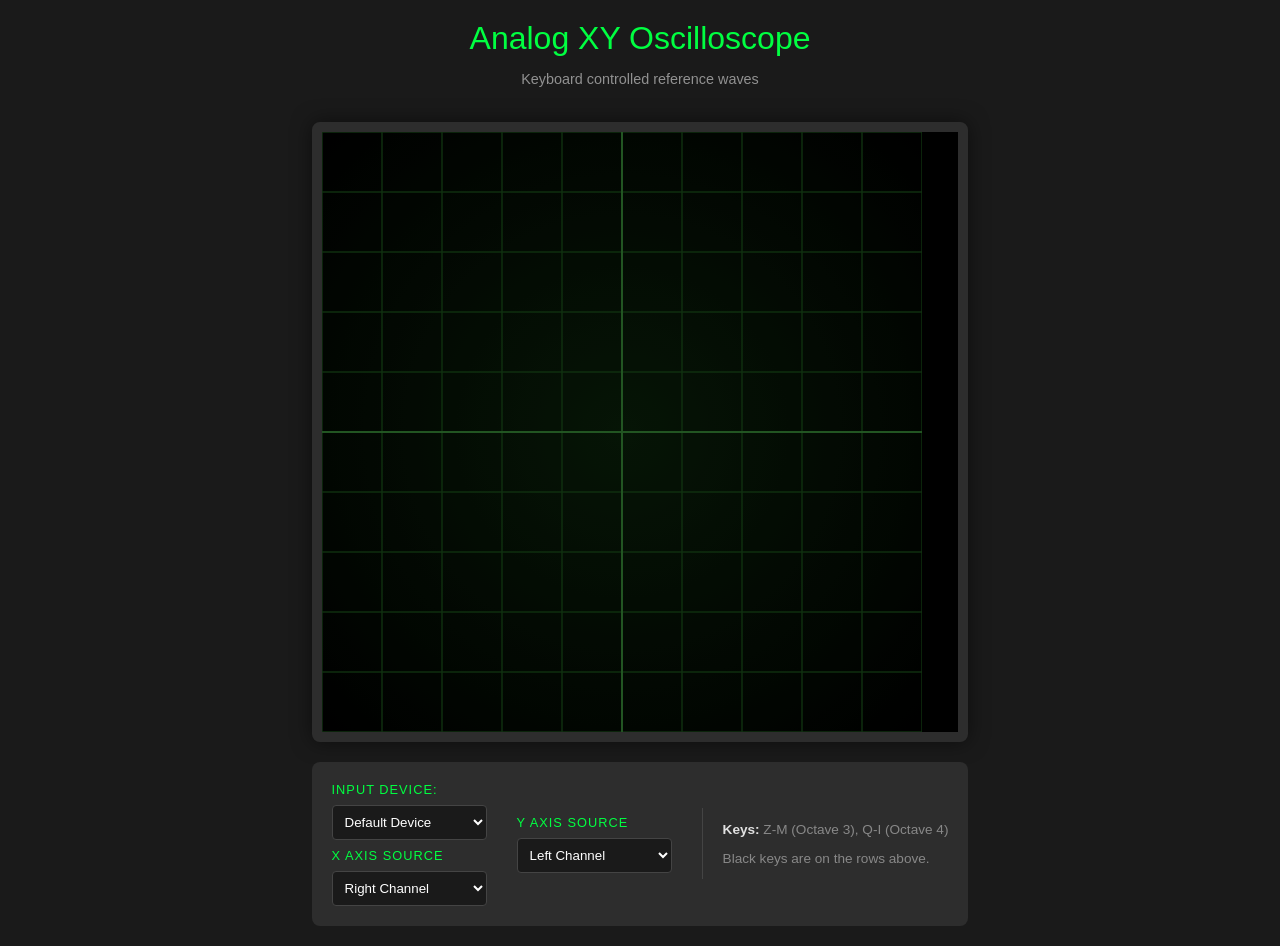
==== app/oscilloscope/index.html @ 096b010e "Audio Interface oscilloscope" ====
<!DOCTYPE html>
<html lang="en">

<head>
  <meta charset="UTF-8">
  <meta name="viewport" content="width=device-width, initial-scale=1.0">
  <title>Hardwired Oscilloscope - XY Plot</title>
  <link rel="stylesheet" href="style.css">
</head>

<body>
  <div class="app-container">
    <header>
      <h1>Analog XY Oscilloscope</h1>
      <p class="subtitle">Keyboard controlled reference waves</p>
    </header>

    <main>
      <div class="scope-frame">
        <canvas id="scopeCanvas"></canvas>
      </div>

      <div class="controls">
        <div class="control-group">
          <label for="deviceSelect">Input Device:</label>
          <select id="deviceSelect">
            <option value="">Default Device</option>
          </select>
          <label for="selectX">X Axis Source</label>
          <select id="selectX">
            <option value="left">Left Channel</option>
            <option value="right" selected>Right Channel</option>
            <option value="sine">Sine Ref</option>
            <option value="saw">Saw Ref</option>
            <option value="leftDelay">1/4 λ Delayed Left</option>
            <option value="rightDelay">1/4 λ Delayed Right</option>
          </select>
        </div>

        <div class="control-group">
          <label for="selectY">Y Axis Source</label>
          <select id="selectY">
            <option value="left" selected>Left Channel</option>
            <option value="right">Right Channel</option>
            <option value="sine">Sine Ref</option>
            <option value="saw">Saw Ref</option>
            <option value="leftDelay">1/4 λ Delayed Left</option>
            <option value="rightDelay">1/4 λ Delayed Right</option>
          </select>
        </div>

        <div class="kb-info">
          <p><strong>Keys:</strong> Z-M (Octave 3), Q-I (Octave 4)</p>
          <p>Black keys are on the rows above.</p>
        </div>
      </div>
    </main>
  </div>
  <script src="script.js"></script>
</body>

</html>
---- app/oscilloscope/style.css ----
:root {
  --bg-color: #1a1a1a;
  --panel-color: #2d2d2d;
  --accent-color: #00ff41;
  /* CRT Green */
  --text-color: #e0e0e0;
}

body {
  margin: 0;
  padding: 0;
  background-color: var(--bg-color);
  color: var(--text-color);
  font-family: 'Segoe UI', Tahoma, Geneva, Verdana, sans-serif;
}

.app-container {
  display: flex;
  flex-direction: column;
  align-items: center;
  padding: 20px;
}

header {
  text-align: center;
  margin-bottom: 20px;
}

h1 {
  margin: 0;
  color: var(--accent-color);
  font-weight: 300;
}

.subtitle {
  opacity: 0.6;
  font-size: 0.9em;
}

.scope-frame {
  background-color: #000;
  border: 10px solid var(--panel-color);
  border-radius: 8px;
  box-shadow: 0 0 20px rgba(0, 0, 0, 0.5);
  line-height: 0;
}

canvas {
  width: 600px;
  height: 600px;
  background: radial-gradient(circle, #0a210a 0%, #000 100%);
}

.controls {
  margin-top: 20px;
  background-color: var(--panel-color);
  padding: 20px;
  border-radius: 8px;
  display: flex;
  gap: 30px;
  align-items: center;
}

.control-group {
  display: flex;
  flex-direction: column;
  gap: 8px;
}

label {
  font-size: 0.8em;
  text-transform: uppercase;
  letter-spacing: 1px;
  color: var(--accent-color);
}

select {
  background-color: #1a1a1a;
  color: white;
  border: 1px solid #444;
  padding: 8px;
  border-radius: 4px;
  outline: none;
  cursor: pointer;
}

select:focus {
  border-color: var(--accent-color);
}

.kb-info {
  border-left: 1px solid #444;
  padding-left: 20px;
  font-size: 0.85em;
  color: #888;
}

.kb-info strong {
  color: var(--text-color);
}
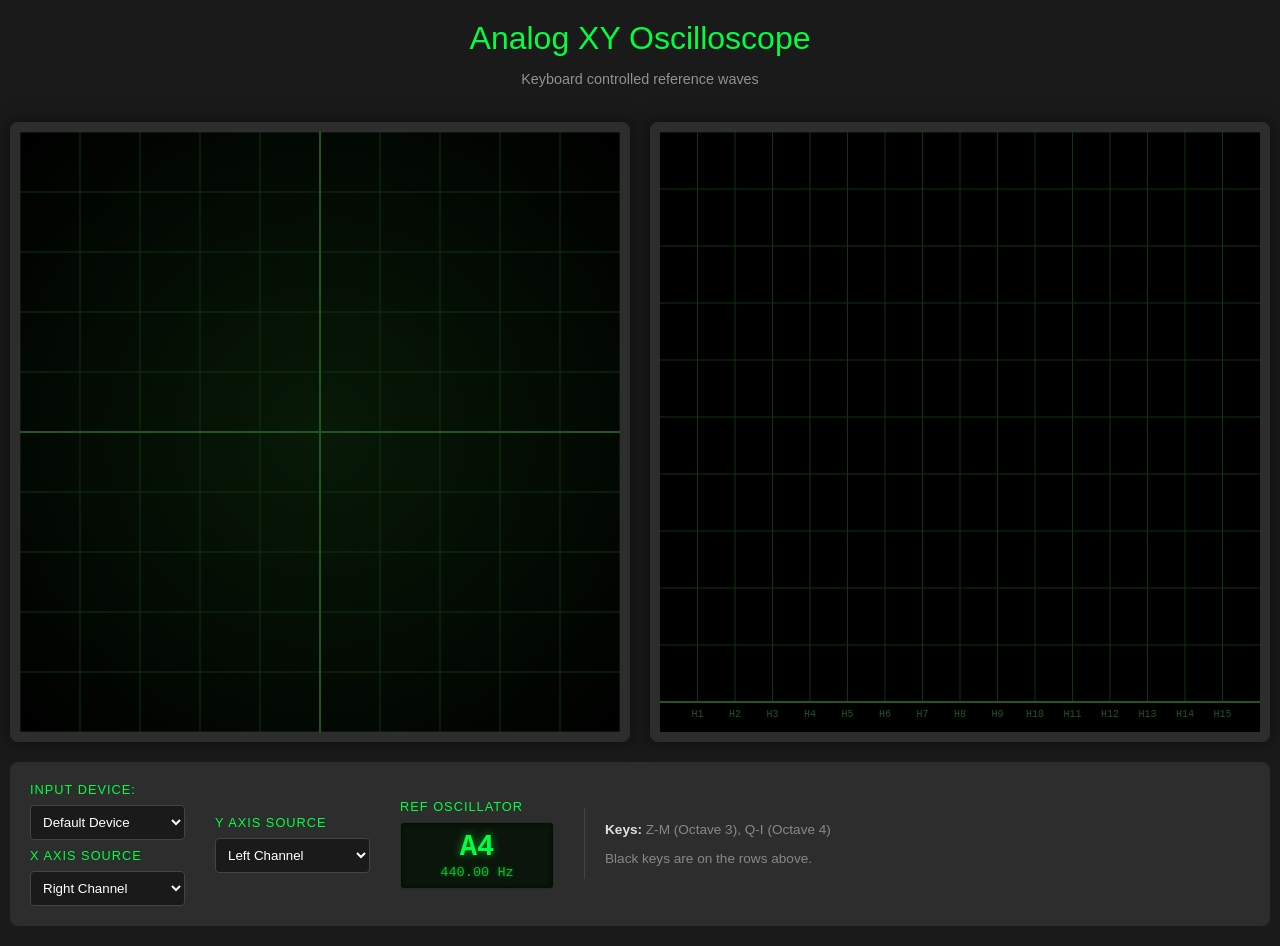
==== commit 80633d37: "Improve oscilloscope" ====
--- a/app/oscilloscope/index.html
+++ b/app/oscilloscope/index.html
@@ -16,8 +16,13 @@
     </header>
 
     <main>
-      <div class="scope-frame">
-        <canvas id="scopeCanvas"></canvas>
+      <div class="display-row">
+        <div class="scope-frame">
+          <canvas id="scopeCanvas"></canvas>
+        </div>
+        <div class="scope-frame">
+          <canvas id="fftCanvas"></canvas>
+        </div>
       </div>
 
       <div class="controls">
@@ -49,6 +54,14 @@
           </select>
         </div>
 
+        <div class="control-group">
+          <label>Ref Oscillator</label>
+          <div class="readout-display">
+            <div id="noteDisplay">A4</div>
+            <div id="freqDisplay">440.00 Hz</div>
+          </div>
+        </div>
+
         <div class="kb-info">
           <p><strong>Keys:</strong> Z-M (Octave 3), Q-I (Octave 4)</p>
           <p>Black keys are on the rows above.</p>
--- a/app/oscilloscope/style.css
+++ b/app/oscilloscope/style.css
@@ -35,6 +35,15 @@
 .subtitle {
   opacity: 0.6;
   font-size: 0.9em;
+}
+
+.display-row {
+  display: flex;
+  gap: 20px;
+  justify-content: center;
+  align-items: center;
+  max-width: 1300px;
+  width: 100%;
 }
 
 .scope-frame {
@@ -97,4 +106,33 @@
 
 .kb-info strong {
   color: var(--text-color);
+}
+
+.readout-display {
+  background-color: #0b150b;
+  border: 1px solid #1a331a;
+  border-radius: 4px;
+  padding: 8px 16px;
+  min-width: 120px;
+  display: flex;
+  flex-direction: column;
+  justify-content: center;
+  align-items: center;
+  box-shadow: inset 0 0 5px rgba(0, 0, 0, 0.8);
+}
+
+#noteDisplay {
+  font-family: 'Courier New', Courier, monospace;
+  font-size: 1.8em;
+  font-weight: bold;
+  color: var(--accent-color);
+  text-shadow: 0 0 8px rgba(0, 255, 65, 0.6);
+  line-height: 1.2;
+}
+
+#freqDisplay {
+  font-family: 'Courier New', Courier, monospace;
+  font-size: 0.85em;
+  color: rgba(0, 255, 65, 0.7);
+  text-shadow: 0 0 4px rgba(0, 255, 65, 0.4);
 }
